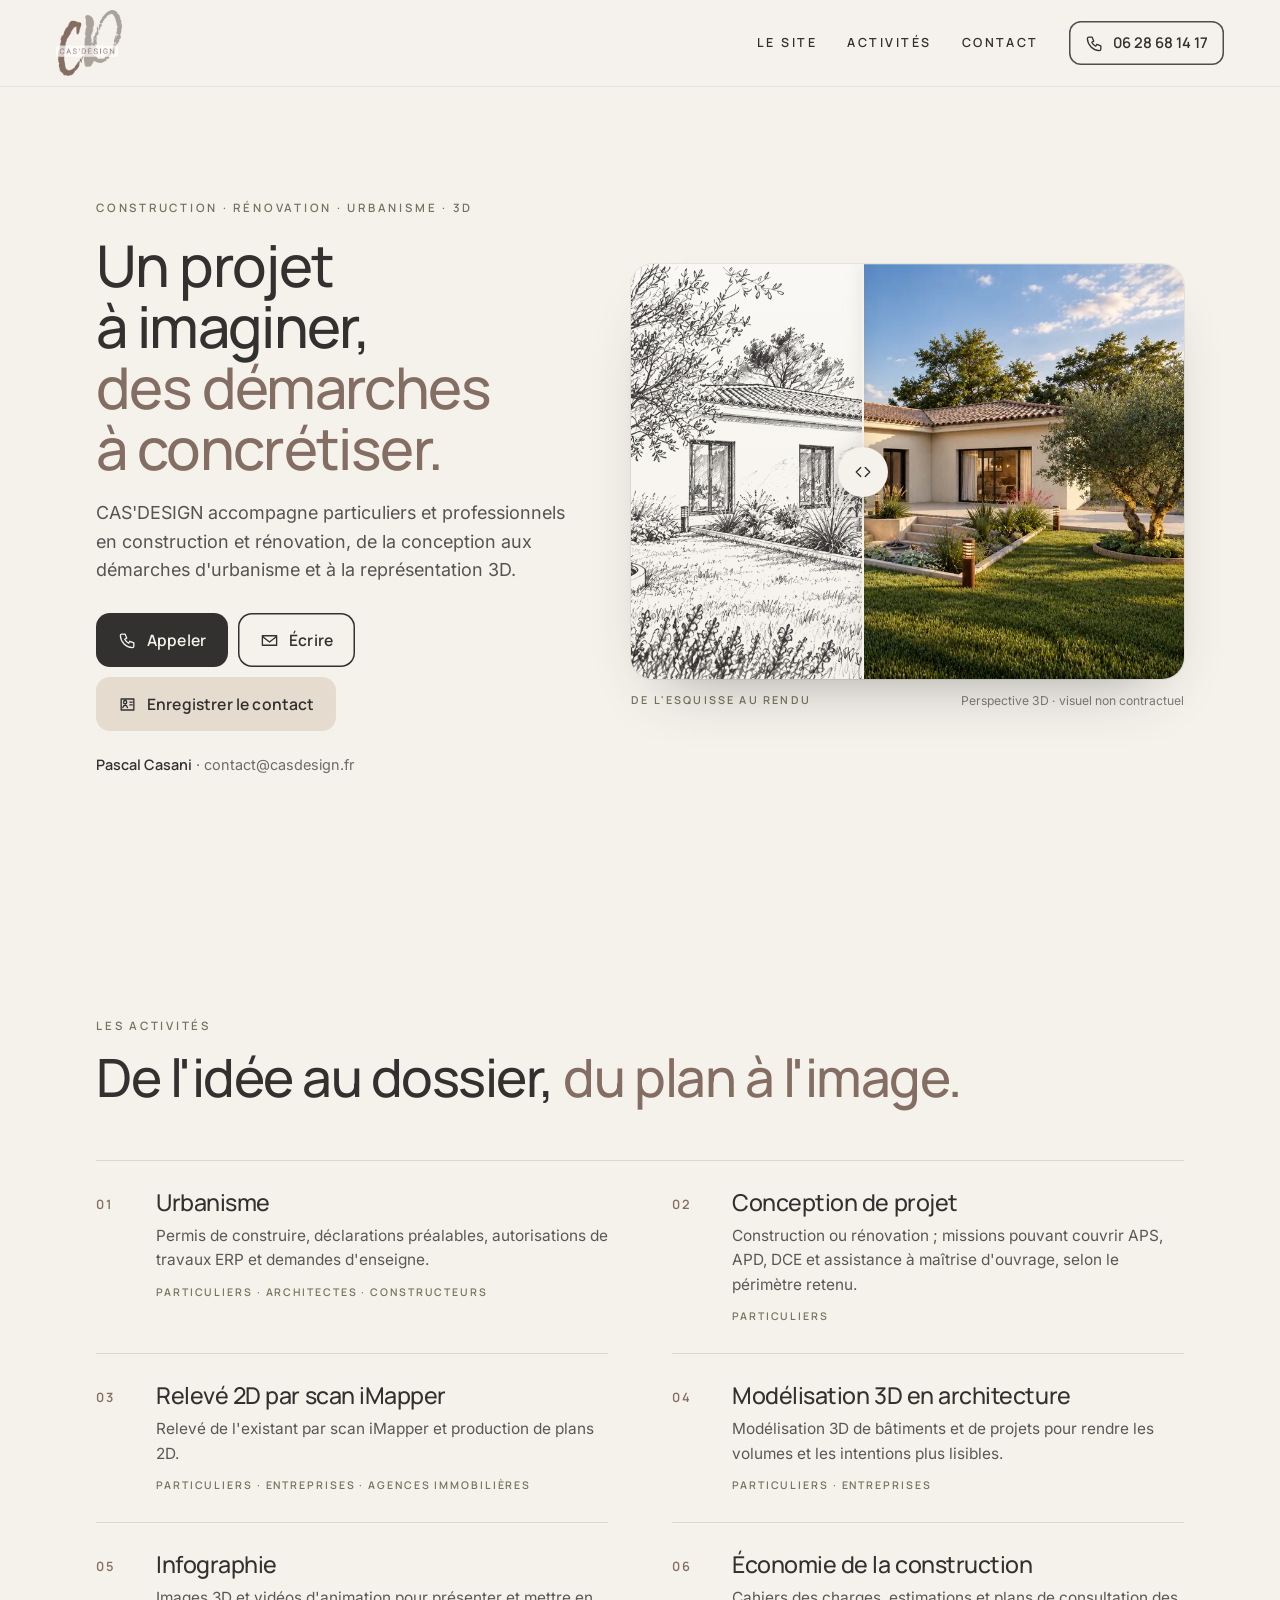
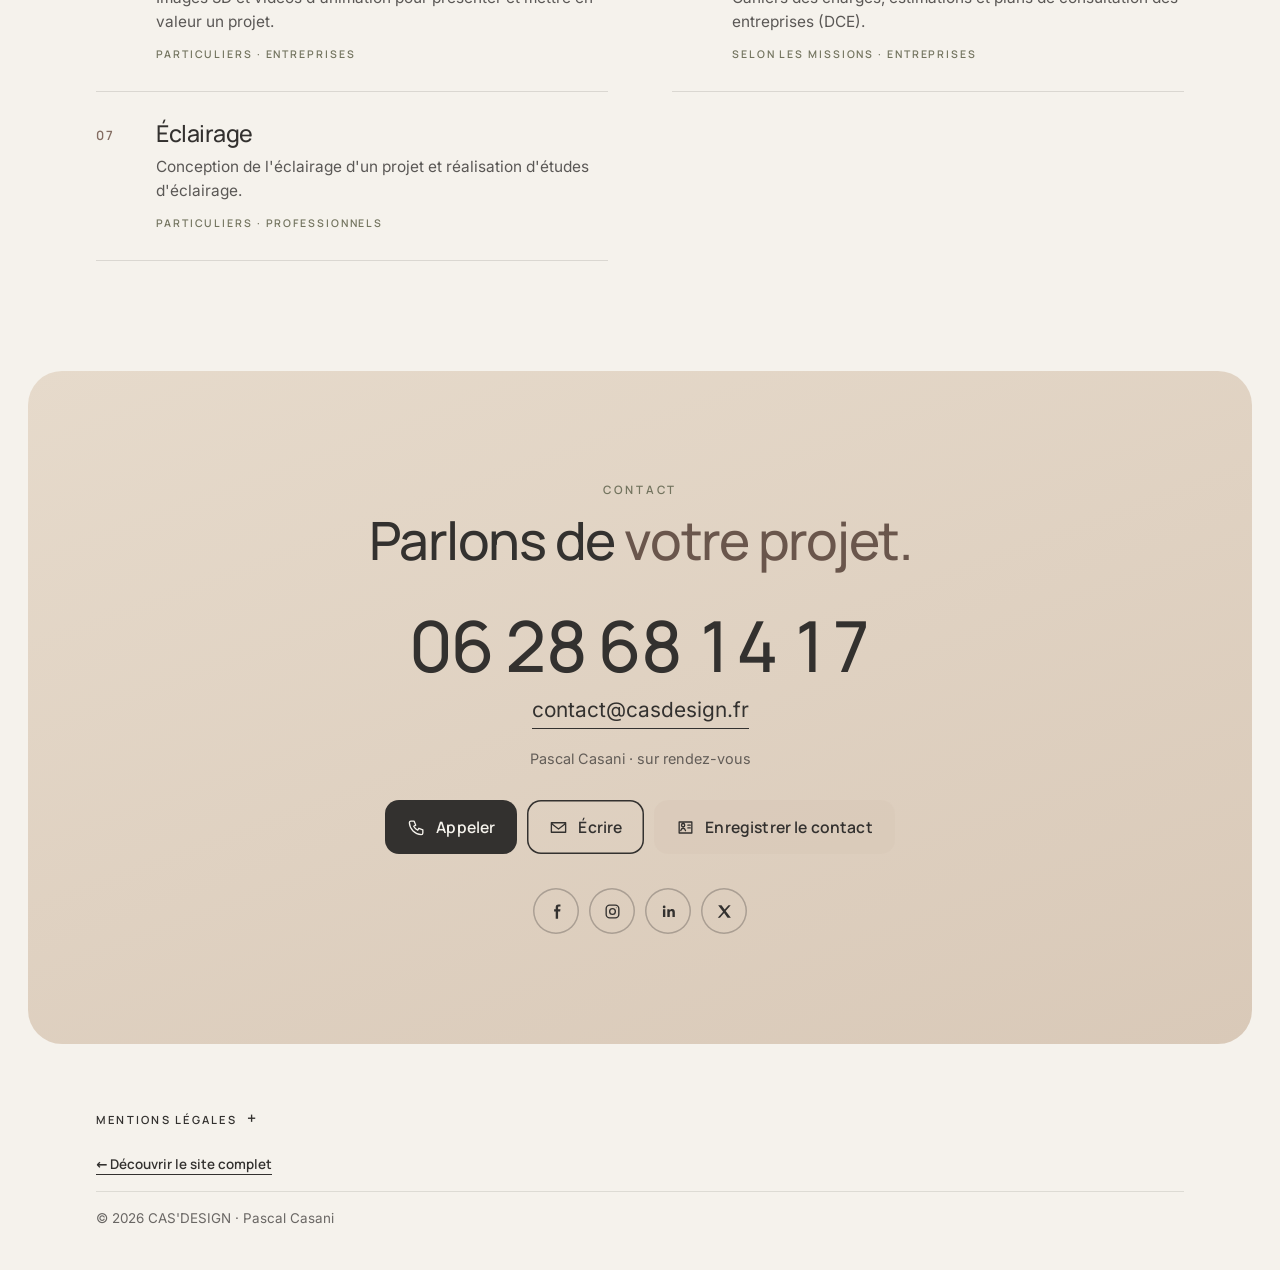
==== contact/index.html @ f9883669 "Ajoute la fiche contact et la relie à l'accueil La page de présentation simple demandée pour le QR c" ====
<!doctype html>
<html lang="fr">
<head>
<meta charset="utf-8">
<meta name="viewport" content="width=device-width, initial-scale=1, viewport-fit=cover">
<title>CAS'DESIGN — Pascal Casani · Urbanisme, conception et images 3D</title>
<meta name="description" content="CAS'DESIGN accompagne particuliers et professionnels en construction et rénovation, de la conception aux démarches d'urbanisme et à la représentation 3D. Contact : 06 28 68 14 17.">
<meta name="robots" content="noindex, nofollow">
<meta name="theme-color" content="#f5f2ec">
<meta name="format-detection" content="telephone=no">
<link rel="canonical" href="https://casdesign.fr/">
<meta property="og:type" content="website">
<meta property="og:url" content="https://casdesign.fr/">
<meta property="og:title" content="CAS'DESIGN — Un projet à imaginer, des démarches à concrétiser">
<meta property="og:description" content="Urbanisme, conception de projet, relevés, modélisation et images 3D. Pascal Casani · 06 28 68 14 17.">
<meta property="og:image" content="https://casdesign.fr/assets/img/og.jpg">
<link rel="icon" href="assets/img/favicon.png" type="image/png">
<link rel="apple-touch-icon" href="assets/img/apple-touch-icon.png">
<link rel="preload" href="assets/fonts/manrope-latin-wght.woff2" as="font" type="font/woff2" crossorigin>
<link rel="preload" href="assets/fonts/inter-latin-wght.woff2" as="font" type="font/woff2" crossorigin>
<link rel="stylesheet" href="assets/css/style.css">
<script>document.documentElement.classList.add('js');</script>
<script type="application/ld+json">
{
  "@context": "https://schema.org",
  "@type": "ProfessionalService",
  "name": "CAS'DESIGN",
  "url": "https://casdesign.fr/",
  "telephone": "+33628681417",
  "email": "contact@casdesign.fr",
  "founder": { "@type": "Person", "name": "Pascal Casani" },
  "description": "Urbanisme, conception de projet, relevés 2D, modélisation 3D, infographie, économie de la construction et éclairage."
}
</script>
</head>
<body>

<header class="top">
  <a class="top__brand" href="#accueil" aria-label="CAS'DESIGN — haut de page">
    <img src="assets/img/logo-360.webp" srcset="assets/img/logo-360.webp 1x, assets/img/logo-720.webp 2x" alt="CAS'DESIGN" width="360" height="362">
  </a>
  <nav class="top__nav" aria-label="Navigation">
    <a href="../" data-apercu>Le site</a>
    <a href="#activites">Activités</a>
    <a href="#contact">Contact</a>
  </nav>
  <a class="top__call" href="tel:+33628681417">
    <svg viewBox="0 0 24 24" aria-hidden="true"><path d="M5 4h4l2 5-2.5 1.5a11 11 0 0 0 5 5L15 13l5 2v4a2 2 0 0 1-2 2A16 16 0 0 1 3 6a2 2 0 0 1 2-2z"/></svg>
    <span>06 28 68 14 17</span>
  </a>
</header>

<main id="accueil">

<!-- ============ PRÉSENTATION ============ -->
<section class="hero">
  <div class="hero__txt">
    <p class="eyebrow">Construction · Rénovation · Urbanisme · 3D</p>
    <h1 class="hero__title">Un projet à imaginer, <span>des démarches à concrétiser.</span></h1>
    <p class="hero__lead">CAS'DESIGN accompagne particuliers et professionnels en construction et rénovation, de la conception aux démarches d'urbanisme et à la représentation 3D.</p>
    <div class="actions">
      <a class="btn btn--dark" href="tel:+33628681417">
        <svg viewBox="0 0 24 24" aria-hidden="true"><path d="M5 4h4l2 5-2.5 1.5a11 11 0 0 0 5 5L15 13l5 2v4a2 2 0 0 1-2 2A16 16 0 0 1 3 6a2 2 0 0 1 2-2z"/></svg>
        Appeler
      </a>
      <a class="btn btn--line" href="mailto:contact@casdesign.fr">
        <svg viewBox="0 0 24 24" aria-hidden="true"><path d="M3 6h18v12H3zM3 7l9 7 9-7"/></svg>
        Écrire
      </a>
      <a class="btn btn--soft" href="pascal-casani.vcf" download>
        <svg viewBox="0 0 24 24" aria-hidden="true"><path d="M4 5h16v14H4zM9 11a2 2 0 1 0 0-4 2 2 0 0 0 0 4zM6 16c.5-2 1.6-3 3-3s2.5 1 3 3M15 9h3M15 12.5h3"/></svg>
        Enregistrer le contact
      </a>
    </div>
    <p class="hero__sign"><b>Pascal Casani</b> · contact@casdesign.fr</p>
  </div>

  <!-- same house, as a sketch and as a render: drag the handle -->
  <figure class="view" data-compare>
    <div class="view__stage">
      <picture class="view__sketch">
        <source media="(max-width: 760px)" srcset="assets/img/maison-esquisse-720.webp">
        <img src="assets/img/maison-esquisse-1200.webp" alt="Esquisse au crayon d'une maison de plain-pied et de son jardin" width="1200" height="675" fetchpriority="high">
      </picture>
      <picture class="view__render">
        <source media="(max-width: 760px)" srcset="assets/img/maison-rendu-720.webp">
        <img src="assets/img/maison-rendu-1200.webp" alt="La même maison en perspective 3D" width="1200" height="675">
      </picture>
      <div class="view__handle" role="slider" tabindex="0" aria-label="Passer de l'esquisse au rendu 3D" aria-valuemin="0" aria-valuemax="100" aria-valuenow="50">
        <i></i><span><svg viewBox="0 0 24 24" aria-hidden="true"><path d="M9 6l-6 6 6 6M15 6l6 6-6 6"/></svg></span>
      </div>
    </div>
    <figcaption><span>De l'esquisse au rendu</span><span>Perspective 3D · visuel non contractuel</span></figcaption>
  </figure>
</section>

<!-- ============ ACTIVITÉS ============ -->
<section class="acts" id="activites">
  <header class="sec-head">
    <p class="eyebrow reveal">Les activités</p>
    <h2 class="reveal">De l'idée au dossier, <span>du plan à l'image.</span></h2>
  </header>
  <ol class="acts__list">
    <li class="act reveal">
      <span class="act__n">01</span>
      <div>
        <h3>Urbanisme</h3>
        <p>Permis de construire, déclarations préalables, autorisations de travaux ERP et demandes d'enseigne.</p>
        <p class="act__for">Particuliers · Architectes · Constructeurs</p>
      </div>
    </li>
    <li class="act reveal">
      <span class="act__n">02</span>
      <div>
        <h3>Conception de projet</h3>
        <p>Construction ou rénovation ; missions pouvant couvrir APS, APD, DCE et assistance à maîtrise d'ouvrage, selon le périmètre retenu.</p>
        <p class="act__for">Particuliers</p>
      </div>
    </li>
    <li class="act reveal">
      <span class="act__n">03</span>
      <div>
        <h3>Relevé 2D par scan iMapper</h3>
        <p>Relevé de l'existant par scan iMapper et production de plans 2D.</p>
        <p class="act__for">Particuliers · Entreprises · Agences immobilières</p>
      </div>
    </li>
    <li class="act reveal">
      <span class="act__n">04</span>
      <div>
        <h3>Modélisation 3D en architecture</h3>
        <p>Modélisation 3D de bâtiments et de projets pour rendre les volumes et les intentions plus lisibles.</p>
        <p class="act__for">Particuliers · Entreprises</p>
      </div>
    </li>
    <li class="act reveal">
      <span class="act__n">05</span>
      <div>
        <h3>Infographie</h3>
        <p>Images 3D et vidéos d'animation pour présenter et mettre en valeur un projet.</p>
        <p class="act__for">Particuliers · Entreprises</p>
      </div>
    </li>
    <li class="act reveal">
      <span class="act__n">06</span>
      <div>
        <h3>Économie de la construction</h3>
        <p>Cahiers des charges, estimations et plans de consultation des entreprises (DCE).</p>
        <p class="act__for">Selon les missions · Entreprises</p>
      </div>
    </li>
    <li class="act reveal">
      <span class="act__n">07</span>
      <div>
        <h3>Éclairage</h3>
        <p>Conception de l'éclairage d'un projet et réalisation d'études d'éclairage.</p>
        <p class="act__for">Particuliers · Professionnels</p>
      </div>
    </li>
    <!-- 08 · Audit énergétique : à ajouter après confirmation du partenariat et de son périmètre -->
  </ol>
</section>

<!-- ============ CONTACT ============ -->
<section class="contact" id="contact">
  <div class="contact__in">
    <p class="eyebrow reveal">Contact</p>
    <h2 class="reveal">Parlons de <span>votre projet.</span></h2>
    <a class="contact__tel reveal" href="tel:+33628681417">06 28 68 14 17</a>
    <a class="contact__mail reveal" href="mailto:contact@casdesign.fr">contact@casdesign.fr</a>
    <p class="contact__note reveal">Pascal Casani · sur rendez-vous</p>
    <!-- Lieu de rendez-vous et siège : à afficher ici après confirmation (voir brief, « Adresses et conditions de publication ») -->
    <div class="actions actions--center reveal">
      <a class="btn btn--dark" href="tel:+33628681417">
        <svg viewBox="0 0 24 24" aria-hidden="true"><path d="M5 4h4l2 5-2.5 1.5a11 11 0 0 0 5 5L15 13l5 2v4a2 2 0 0 1-2 2A16 16 0 0 1 3 6a2 2 0 0 1 2-2z"/></svg>
        Appeler
      </a>
      <a class="btn btn--line" href="mailto:contact@casdesign.fr">
        <svg viewBox="0 0 24 24" aria-hidden="true"><path d="M3 6h18v12H3zM3 7l9 7 9-7"/></svg>
        Écrire
      </a>
      <a class="btn btn--soft" href="pascal-casani.vcf" download>
        <svg viewBox="0 0 24 24" aria-hidden="true"><path d="M4 5h16v14H4zM9 11a2 2 0 1 0 0-4 2 2 0 0 0 0 4zM6 16c.5-2 1.6-3 3-3s2.5 1 3 3M15 9h3M15 12.5h3"/></svg>
        Enregistrer le contact
      </a>
    </div>
    <ul class="social reveal" aria-label="Réseaux sociaux">
      <li><a href="https://www.facebook.com/CasDesign06" target="_blank" rel="noopener" aria-label="Facebook"><svg viewBox="0 0 24 24" aria-hidden="true"><path d="M14 9V7.2c0-.9.3-1.4 1.5-1.4H17V3h-2.4C11.9 3 11 4.6 11 6.9V9H9v3h2v9h3v-9h2.6l.4-3z"/></svg></a></li>
      <li><a href="https://www.instagram.com/cas___design/" target="_blank" rel="noopener" aria-label="Instagram"><svg viewBox="0 0 24 24" aria-hidden="true" class="is-line"><rect x="4" y="4" width="16" height="16" rx="4.5"/><circle cx="12" cy="12" r="3.6"/><circle cx="16.7" cy="7.3" r=".6"/></svg></a></li>
      <li><a href="https://www.linkedin.com/in/pascal-casani-aa1874324" target="_blank" rel="noopener" aria-label="LinkedIn"><svg viewBox="0 0 24 24" aria-hidden="true"><path d="M5 9h3v10H5zM6.5 4.5a1.75 1.75 0 1 1 0 3.5 1.75 1.75 0 0 1 0-3.5zM10.5 9h2.9v1.4h.1c.5-.9 1.6-1.7 3.1-1.7 2.8 0 3.4 1.8 3.4 4.2V19h-3v-5.3c0-1.3-.3-2.2-1.5-2.2s-1.9.9-1.9 2.2V19h-3.1z"/></svg></a></li>
      <li><a href="https://x.com/CasDesign06" target="_blank" rel="noopener" aria-label="X"><svg viewBox="0 0 24 24" aria-hidden="true"><path d="M4 4h4.2l4 5.6L17 4h2.8l-6.3 7.3L20 20h-4.2l-4.3-6-5.2 6H3.5l6.7-7.7z"/></svg></a></li>
    </ul>
  </div>
</section>

</main>

<footer class="foot">
  <details class="legal">
    <summary>Mentions légales</summary>
    <div class="legal__in">
      <p><b>Éditeur du site</b><br>Les mentions complètes (éditeur, immatriculation, hébergeur) figureront sur la version définitive.</p>
      <p><b>Données personnelles</b><br>Ce site ne dépose aucun cookie et n'utilise aucun outil de mesure d'audience. Les informations que vous transmettez par téléphone ou par e-mail servent uniquement à répondre à votre demande. Vous pouvez demander leur accès, leur rectification ou leur suppression à contact@casdesign.fr.</p>
      <p><b>Visuels</b><br>Esquisses et perspectives 3D réalisées par CAS'DESIGN. Images de synthèse, non contractuelles. Toute reproduction est soumise à autorisation.</p>
    </div>
  </details>
  <p class="foot__site" data-apercu><a href="../">← Découvrir le site complet</a></p>
  <p class="foot__base">© <span data-year>2026</span> CAS'DESIGN · Pascal Casani</p>
</footer>

<!-- quick actions, always at hand on a phone -->
<nav class="dock" aria-label="Contact rapide">
  <a href="tel:+33628681417"><svg viewBox="0 0 24 24" aria-hidden="true"><path d="M5 4h4l2 5-2.5 1.5a11 11 0 0 0 5 5L15 13l5 2v4a2 2 0 0 1-2 2A16 16 0 0 1 3 6a2 2 0 0 1 2-2z"/></svg>Appeler</a>
  <a href="mailto:contact@casdesign.fr"><svg viewBox="0 0 24 24" aria-hidden="true"><path d="M3 6h18v12H3zM3 7l9 7 9-7"/></svg>Écrire</a>
  <a href="pascal-casani.vcf" download><svg viewBox="0 0 24 24" aria-hidden="true"><path d="M4 5h16v14H4zM9 11a2 2 0 1 0 0-4 2 2 0 0 0 0 4zM6 16c.5-2 1.6-3 3-3s2.5 1 3 3M15 9h3M15 12.5h3"/></svg>Contact</a>
</nav>

<script src="assets/js/main.js" defer></script>
</body>
</html>
---- contact/assets/css/style.css ----
/* ==========================================================================
   CAS'DESIGN — page de présentation (étape 01)
   Palette et typographies du brief : ivoire, sable, pierre, taupe, olive, anthracite · Manrope + Inter
   ========================================================================== */

@font-face { font-family: "Manrope"; src: url("../fonts/manrope-latin-wght.woff2") format("woff2"); font-weight: 200 800; font-style: normal; font-display: swap; }
@font-face { font-family: "Inter"; src: url("../fonts/inter-latin-wght.woff2") format("woff2"); font-weight: 100 900; font-style: normal; font-display: swap; }

:root {
  --ivoire: #f5f2ec;
  --sable: #d9c9b8;
  --pierre: #a8a29c;
  --taupe: #846d62;
  --taupe-fonce: #6a564c;      /* taupe assombri : même teinte, lisible en petit corps */
  --olive: #73745f;
  --anthracite: #33312f;

  --f-title: "Manrope", system-ui, sans-serif;
  --f-text: "Inter", system-ui, sans-serif;
  --ease: cubic-bezier(.22, 1, .36, 1);
  --pad: clamp(20px, 5vw, 56px);
  --max: 1200px;
}

*, *::before, *::after { box-sizing: border-box; margin: 0; padding: 0; }
html { -webkit-text-size-adjust: 100%; scroll-behavior: smooth; scroll-padding-top: 84px; }
body {
  font-family: var(--f-text); font-size: 1rem; line-height: 1.6; color: var(--anthracite); background: var(--ivoire);
  -webkit-font-smoothing: antialiased; text-rendering: optimizeLegibility; overflow-x: hidden;
}
img, svg { display: block; max-width: 100%; }
a { color: inherit; text-decoration: none; }
ol, ul { list-style: none; }
:focus-visible { outline: 2px solid var(--taupe-fonce); outline-offset: 3px; border-radius: 6px; }
::selection { background: var(--taupe); color: var(--ivoire); }

.eyebrow { font-family: var(--f-title); font-weight: 600; font-size: .72rem; letter-spacing: .24em; text-transform: uppercase; color: var(--olive); }

h1, h2, h3 { font-family: var(--f-title); font-weight: 500; letter-spacing: -.028em; line-height: 1.06; text-wrap: balance; }
h1 span, h2 span { color: var(--taupe); }

/* ---------- boutons ---------- */
.btn {
  display: inline-flex; align-items: center; justify-content: center; gap: 10px; min-height: 54px; padding: 0 22px; border-radius: 14px;
  font-family: var(--f-title); font-weight: 600; font-size: .98rem; letter-spacing: .01em; white-space: nowrap;
  transition: transform .5s var(--ease), background .3s, color .3s, box-shadow .3s;
}
.btn svg, .top__call svg, .dock svg { width: 19px; height: 19px; flex: none; fill: none; stroke: currentColor; stroke-width: 1.7; stroke-linecap: round; stroke-linejoin: round; }
.btn:active { transform: scale(.97); }
.btn--dark { background: var(--anthracite); color: var(--ivoire); }
.btn--line { box-shadow: inset 0 0 0 1.5px var(--anthracite); }
.btn--soft { background: rgba(217, 201, 184, .55); }
@media (hover: hover) {
  .btn:hover { transform: translateY(-2px); }
  .btn--dark:hover { background: var(--taupe-fonce); }
  .btn--line:hover { background: var(--anthracite); color: var(--ivoire); }
  .btn--soft:hover { background: var(--sable); }
}
.actions { display: flex; flex-wrap: wrap; gap: 10px; }
.actions--center { justify-content: center; }

/* ---------- en-tête ---------- */
.top {
  position: sticky; top: 0; z-index: 50; display: flex; align-items: center; justify-content: space-between; gap: 16px;
  padding: 10px var(--pad); background: rgba(245, 242, 236, .86); backdrop-filter: blur(14px); -webkit-backdrop-filter: blur(14px);
  border-bottom: 1px solid rgba(51, 49, 47, .07);
}
.top__brand img { width: 58px; height: auto; }
.top__nav { display: none; gap: 30px; font-family: var(--f-title); font-weight: 600; font-size: .78rem; letter-spacing: .2em; text-transform: uppercase; }
.top__nav a { padding: 8px 0; background: linear-gradient(currentColor, currentColor) 0 100% / 0 1.5px no-repeat; transition: background-size .5s var(--ease); }
.top__nav a:hover { background-size: 100% 1.5px; }
.top__call { display: inline-flex; align-items: center; gap: 9px; min-height: 44px; padding: 0 16px; border-radius: 12px; font-family: var(--f-title); font-weight: 600; font-size: .92rem; box-shadow: inset 0 0 0 1.5px rgba(51, 49, 47, .85); transition: background .3s, color .3s; }
.top__call:hover { background: var(--anthracite); color: var(--ivoire); }

/* ---------- présentation ---------- */
.hero { max-width: var(--max); margin: 0 auto; padding: clamp(30px, 7vw, 76px) var(--pad) clamp(40px, 8vw, 90px); display: grid; gap: clamp(30px, 6vw, 64px); }
.hero__title { font-size: clamp(2.15rem, 9.2vw, 4.3rem); margin: 18px 0 20px; }
.hero__title span { display: block; }
.hero__lead { max-width: 46ch; font-size: clamp(1rem, 2.6vw, 1.12rem); color: rgba(51, 49, 47, .82); }
.hero .actions { margin-top: 28px; }
.hero__sign { margin-top: 22px; font-size: .9rem; color: rgba(51, 49, 47, .7); }
.hero__sign b { font-family: var(--f-title); font-weight: 600; color: var(--anthracite); }

/* esquisse / rendu */
.view { min-width: 0; }
.view__stage {
  --x: 100%;
  position: relative; aspect-ratio: 16 / 9; border-radius: 18px; overflow: hidden; touch-action: pan-y; user-select: none; -webkit-user-select: none; cursor: ew-resize;
  background: linear-gradient(180deg, #faf8f4, var(--ivoire));
  box-shadow: 0 0 0 1px rgba(51, 49, 47, .08), 0 30px 60px -34px rgba(51, 49, 47, .45);
}
.view__stage picture, .view__stage img { position: absolute; inset: 0; width: 100%; height: 100%; }
.view__stage img { object-fit: cover; pointer-events: none; }
.view__render { clip-path: inset(0 0 0 var(--x)); }
.view__handle { position: absolute; top: 0; bottom: 0; left: var(--x); width: 0; z-index: 2; outline-offset: 0; }
.view__handle i { position: absolute; left: -1px; top: 0; bottom: 0; width: 2px; background: var(--ivoire); box-shadow: 0 0 14px rgba(51, 49, 47, .35); }
.view__handle span { position: absolute; left: -25px; top: 50%; width: 50px; height: 50px; margin-top: -25px; border-radius: 50%; display: grid; place-items: center; background: var(--ivoire); color: var(--anthracite); box-shadow: 0 8px 24px rgba(51, 49, 47, .32); }
.view__handle svg { width: 18px; height: 18px; fill: none; stroke: currentColor; stroke-width: 1.8; stroke-linecap: round; stroke-linejoin: round; }
.view figcaption { display: flex; justify-content: space-between; flex-wrap: wrap; gap: 4px 20px; margin-top: 12px; font-size: .76rem; color: rgba(51, 49, 47, .62); }
.view figcaption span:first-child { font-family: var(--f-title); font-weight: 600; letter-spacing: .2em; text-transform: uppercase; color: var(--olive); font-size: .68rem; }

/* ---------- activités ---------- */
.acts { max-width: var(--max); margin: 0 auto; padding: clamp(46px, 9vw, 110px) var(--pad); }
.sec-head h2, .contact h2 { font-size: clamp(1.8rem, 6.6vw, 3.3rem); margin-top: 14px; }
.acts__list { margin-top: clamp(26px, 5vw, 54px); display: grid; border-top: 1px solid rgba(51, 49, 47, .14); }
.act { display: grid; grid-template-columns: 46px 1fr; gap: 6px; padding: 22px 0; border-bottom: 1px solid rgba(51, 49, 47, .14); }
.act__n { font-family: var(--f-title); font-weight: 600; font-size: .8rem; letter-spacing: .12em; color: var(--taupe); padding-top: 5px; }
.act h3 { font-size: clamp(1.18rem, 3.6vw, 1.45rem); letter-spacing: -.02em; line-height: 1.2; }
.act p { margin-top: 7px; font-size: .96rem; color: rgba(51, 49, 47, .8); max-width: 54ch; }
.act .act__for { margin-top: 11px; font-family: var(--f-title); font-weight: 600; font-size: .66rem; letter-spacing: .18em; text-transform: uppercase; color: var(--olive); }

/* ---------- contact ---------- */
.contact { padding: 0 clamp(10px, 2.4vw, 28px) clamp(10px, 2.4vw, 28px); }
.contact__in {
  max-width: 1380px; margin: 0 auto; padding: clamp(50px, 10vw, 110px) var(--pad); border-radius: clamp(20px, 3vw, 34px); text-align: center;
  background: linear-gradient(160deg, #e6dacb, var(--sable));
}
.contact h2 span { color: var(--taupe-fonce); }
.contact__tel { display: block; width: max-content; max-width: 100%; margin: clamp(22px, 5vw, 40px) auto 0; font-family: var(--f-title); font-weight: 500; font-size: clamp(2rem, 9.4vw, 4.4rem); letter-spacing: -.035em; line-height: 1.05; font-variant-numeric: tabular-nums; }
.contact__mail { display: block; width: max-content; max-width: 100%; margin: 10px auto 0; font-size: clamp(1.02rem, 3.6vw, 1.3rem); background: linear-gradient(currentColor, currentColor) 0 100% / 100% 1px no-repeat; padding-bottom: 3px; }
.contact__note { margin-top: 18px; font-size: .9rem; color: rgba(51, 49, 47, .72); }
.contact .actions { margin-top: 30px; }
.social { display: flex; justify-content: center; gap: 10px; margin-top: 34px; }
.social a { width: 46px; height: 46px; border-radius: 50%; display: grid; place-items: center; box-shadow: inset 0 0 0 1.5px rgba(51, 49, 47, .3); transition: background .3s, color .3s, box-shadow .3s; }
.social a:hover { background: var(--anthracite); color: var(--ivoire); box-shadow: inset 0 0 0 1.5px var(--anthracite); }
.social svg { width: 19px; height: 19px; fill: currentColor; }
.social svg.is-line { fill: none; stroke: currentColor; stroke-width: 1.7; }
.social svg.is-line circle:last-child { fill: currentColor; stroke: none; }

/* ---------- pied de page ---------- */
.foot { max-width: var(--max); margin: 0 auto; padding: 26px var(--pad) 110px; font-size: .84rem; color: rgba(51, 49, 47, .72); }
.legal summary { cursor: pointer; width: max-content; font-family: var(--f-title); font-weight: 600; font-size: .7rem; letter-spacing: .2em; text-transform: uppercase; color: var(--anthracite); padding: 8px 0; list-style: none; }
.legal summary::-webkit-details-marker { display: none; }
.legal summary::after { content: "+"; display: inline-block; margin-left: 10px; font-size: 1rem; letter-spacing: 0; transition: transform .4s var(--ease); }
.legal[open] summary::after { transform: rotate(45deg); }
.legal__in { display: grid; gap: 16px; padding: 12px 0 8px; max-width: 70ch; }
.legal__in b { font-family: var(--f-title); font-weight: 600; color: var(--anthracite); }
.legal__in p[data-a-completer] { padding: 10px 14px; border-radius: 10px; background: rgba(217, 201, 184, .45); }
.legal__in span[data-a-completer] { padding: 1px 7px; border-radius: 6px; background: rgba(217, 201, 184, .6); }
.foot__site { margin-top: 14px; }
.foot__site a { font-family: var(--f-title); font-weight: 600; color: var(--anthracite); background: linear-gradient(currentColor, currentColor) 0 100% / 100% 1px no-repeat; padding-bottom: 2px; }
[hidden] { display: none !important; }
.foot__base { margin-top: 16px; padding-top: 16px; border-top: 1px solid rgba(51, 49, 47, .12); }

/* ---------- barre d'actions (mobile) ---------- */
.dock {
  position: fixed; left: 12px; right: 12px; bottom: calc(12px + env(safe-area-inset-bottom)); z-index: 60; display: grid; grid-template-columns: repeat(3, 1fr);
  padding: 6px; border-radius: 18px; background: rgba(51, 49, 47, .94); color: var(--ivoire); backdrop-filter: blur(12px); -webkit-backdrop-filter: blur(12px);
  box-shadow: 0 18px 40px -16px rgba(51, 49, 47, .7); transform: translateY(140%); transition: transform .7s var(--ease);
}
.dock.is-on { transform: none; }
.dock a { display: flex; align-items: center; justify-content: center; gap: 8px; min-height: 46px; border-radius: 13px; font-family: var(--f-title); font-weight: 600; font-size: .88rem; }
.dock a:active { background: rgba(245, 242, 236, .14); }

/* ---------- apparitions ---------- */
.js .reveal { opacity: 0; transform: translateY(22px); transition: opacity .9s var(--ease), transform 1.1s var(--ease); transition-delay: var(--d, 0s); }
.js .reveal.is-in { opacity: 1; transform: none; }
.js .hero__txt > *, .js .view { opacity: 0; animation: rise 1.1s var(--ease) forwards; }
.js .hero__txt > :nth-child(1) { animation-delay: .05s; }
.js .hero__txt > :nth-child(2) { animation-delay: .14s; }
.js .hero__txt > :nth-child(3) { animation-delay: .26s; }
.js .hero__txt > :nth-child(4) { animation-delay: .36s; }
.js .hero__txt > :nth-child(5) { animation-delay: .46s; }
.js .view { animation-delay: .3s; }
@keyframes rise { from { opacity: 0; transform: translateY(26px); } to { opacity: 1; transform: none; } }

/* ---------- écrans larges ---------- */
@media (min-width: 760px) {
  .top__brand img { width: 66px; }
  .top__nav { display: flex; margin-left: auto; margin-right: 14px; }
  .acts__list { grid-template-columns: 1fr 1fr; column-gap: clamp(30px, 5vw, 70px); }
  .act { grid-template-columns: 54px 1fr; padding: 28px 0; }
  .dock { display: none; }
  .foot { padding-bottom: 40px; }
}
@media (min-width: 1000px) {
  .hero { grid-template-columns: minmax(0, .92fr) minmax(0, 1.08fr); align-items: center; min-height: calc(100svh - 80px); padding-top: 40px; padding-bottom: 60px; }
  .hero__title { font-size: clamp(2.8rem, 4.5vw, 4.3rem); }
  .view__stage { aspect-ratio: 4 / 3; border-radius: 22px; }
}
@media (max-width: 420px) {
  .top__call span { display: none; }
  .top__call { padding: 0 13px; }
  .hero .actions .btn { flex: 1 1 calc(50% - 5px); }
  .hero .actions .btn--soft { flex-basis: 100%; }
}

@media (prefers-reduced-motion: reduce) {
  html { scroll-behavior: auto; }
  .js .reveal, .js .hero__txt > *, .js .view { opacity: 1; transform: none; animation: none; transition: none; }
  .dock { transition: none; }
}
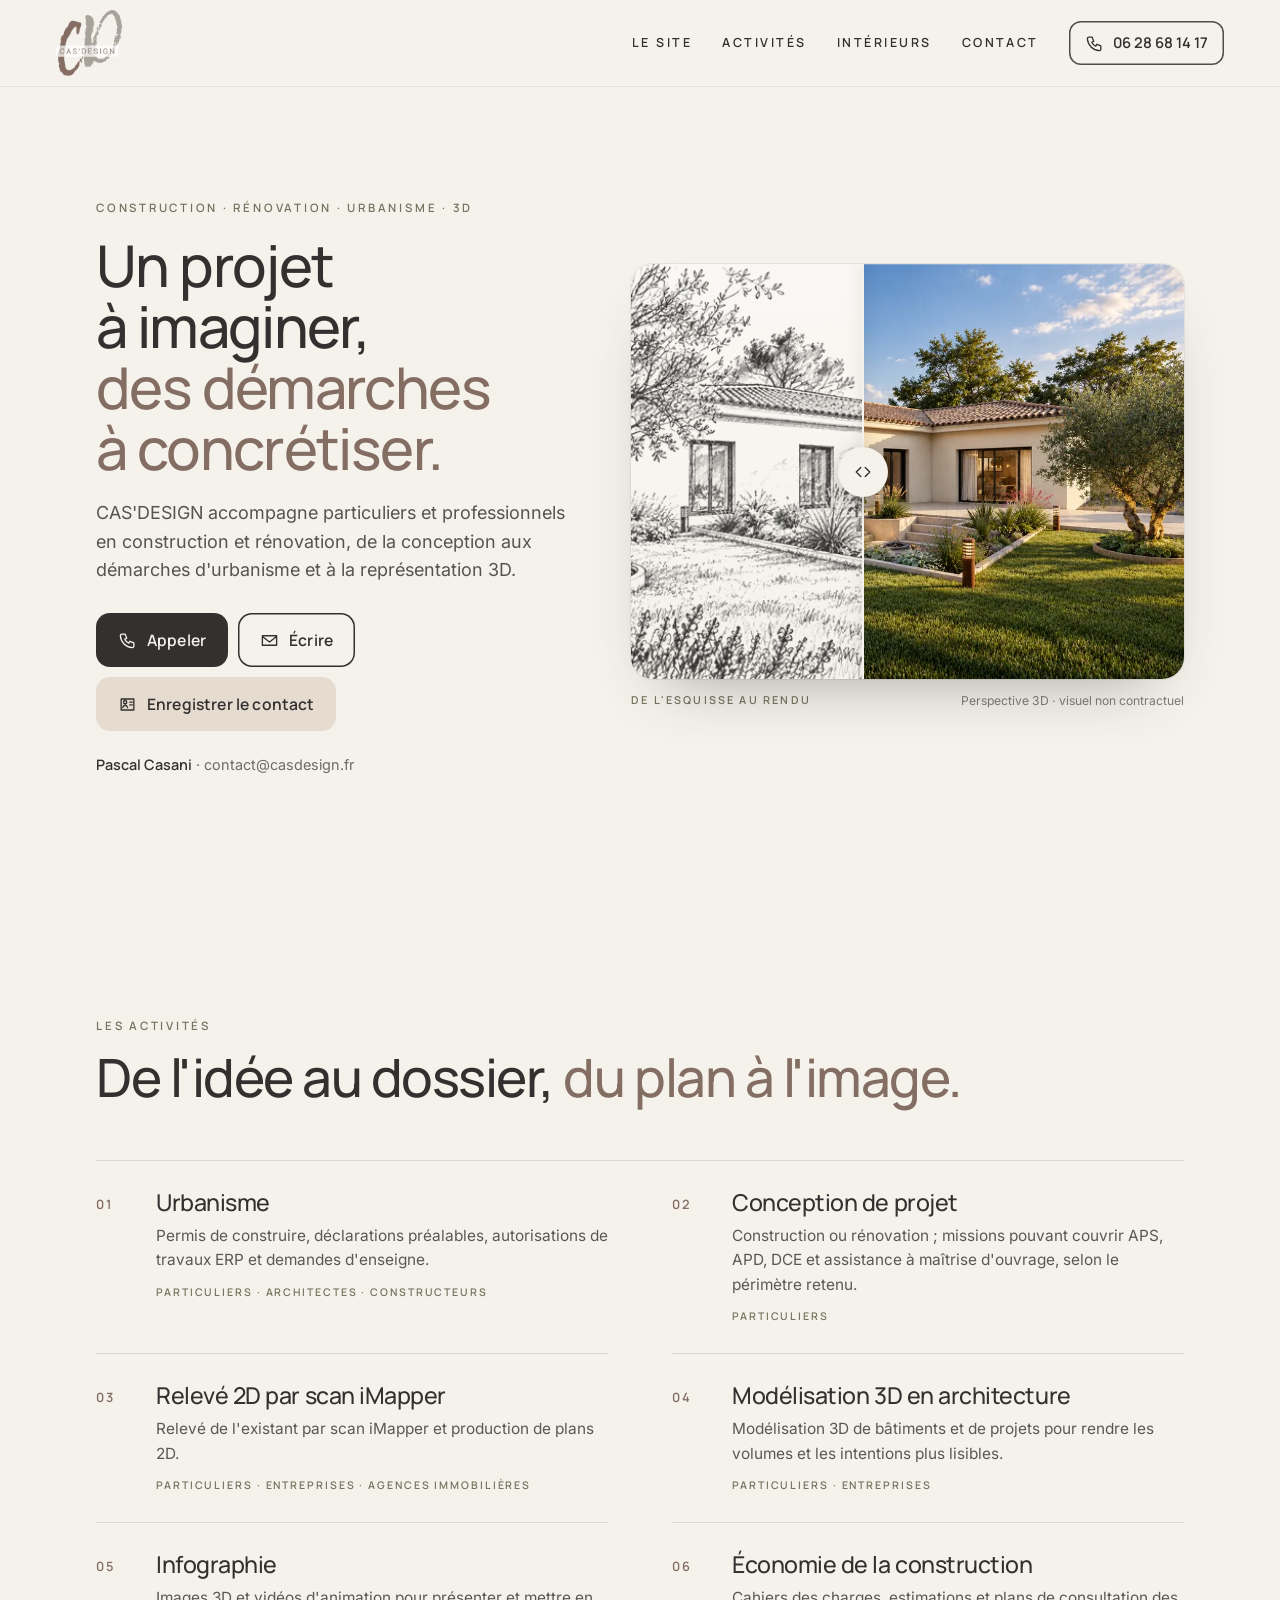
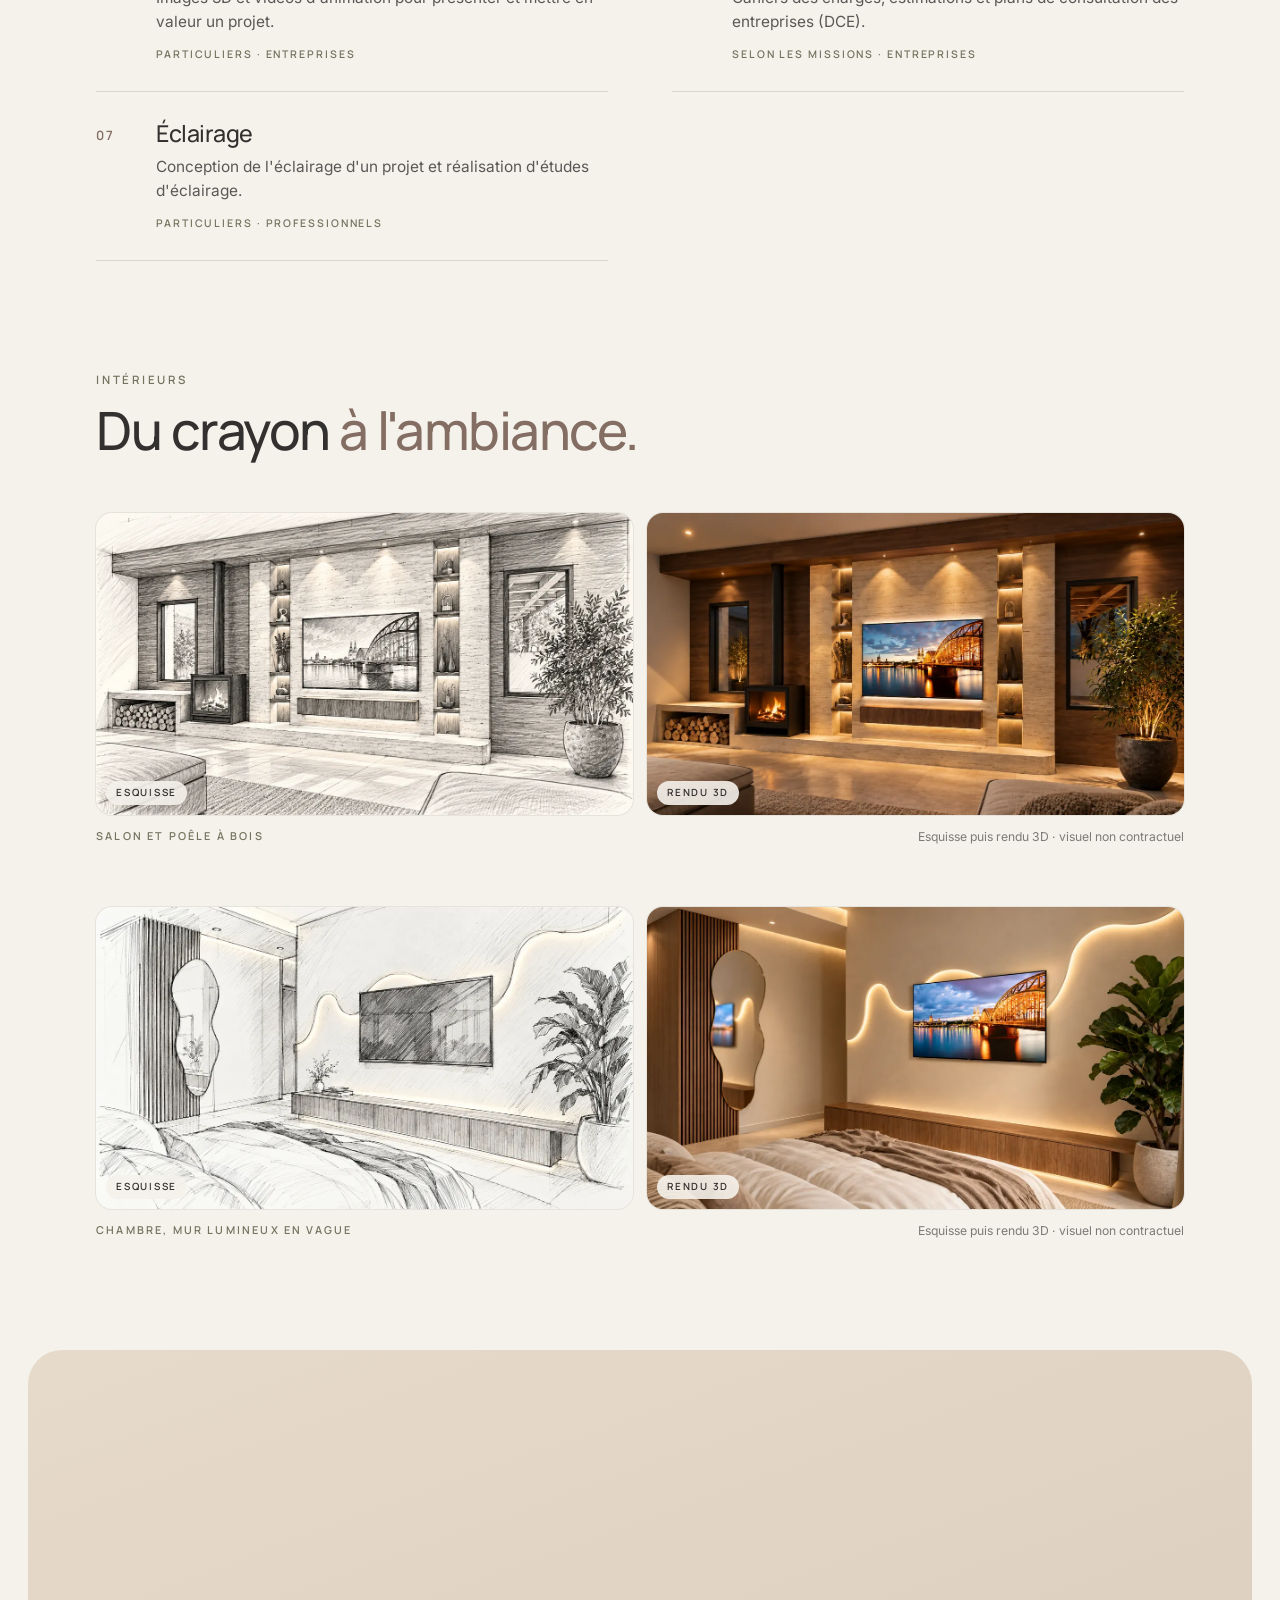
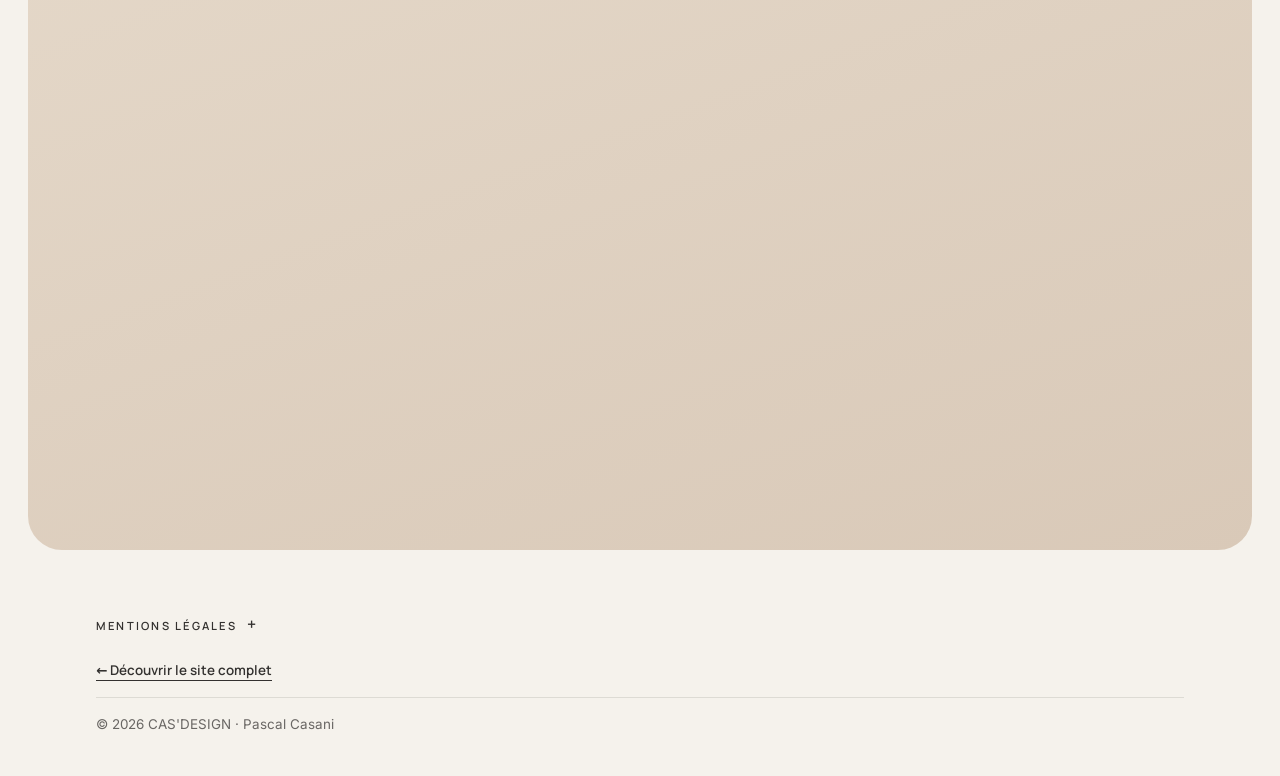
==== commit 8bfdd198: "Page contact : bureau, médiateur, intérieurs, sans X ; nouvelle carte de visite Co-Authored-By: Clau" ====
--- a/contact/index.html
+++ b/contact/index.html
@@ -3,17 +3,17 @@
 <head>
 <meta charset="utf-8">
 <meta name="viewport" content="width=device-width, initial-scale=1, viewport-fit=cover">
-<title>CAS'DESIGN — Pascal Casani · Urbanisme, conception et images 3D</title>
-<meta name="description" content="CAS'DESIGN accompagne particuliers et professionnels en construction et rénovation, de la conception aux démarches d'urbanisme et à la représentation 3D. Contact : 06 28 68 14 17.">
+<title>CAS'DESIGN — Pascal Casani · Urbanisme, conception et 3D à Château-Arnoux-Saint-Auban</title>
+<meta name="description" content="CAS'DESIGN accompagne particuliers et professionnels en construction et rénovation, de la conception aux démarches d'urbanisme et à la représentation 3D. Bureau à Château-Arnoux-Saint-Auban (04). 06 28 68 14 17.">
 <meta name="robots" content="noindex, nofollow">
 <meta name="theme-color" content="#f5f2ec">
 <meta name="format-detection" content="telephone=no">
-<link rel="canonical" href="https://casdesign.fr/">
+<link rel="canonical" href="https://casdesign.fr/contact/">
 <meta property="og:type" content="website">
-<meta property="og:url" content="https://casdesign.fr/">
+<meta property="og:url" content="https://casdesign.fr/contact/">
 <meta property="og:title" content="CAS'DESIGN — Un projet à imaginer, des démarches à concrétiser">
 <meta property="og:description" content="Urbanisme, conception de projet, relevés, modélisation et images 3D. Pascal Casani · 06 28 68 14 17.">
-<meta property="og:image" content="https://casdesign.fr/assets/img/og.jpg">
+<meta property="og:image" content="https://casdesign.fr/contact/assets/img/og.jpg">
 <link rel="icon" href="assets/img/favicon.png" type="image/png">
 <link rel="apple-touch-icon" href="assets/img/apple-touch-icon.png">
 <link rel="preload" href="assets/fonts/manrope-latin-wght.woff2" as="font" type="font/woff2" crossorigin>
@@ -28,7 +28,20 @@
   "url": "https://casdesign.fr/",
   "telephone": "+33628681417",
   "email": "contact@casdesign.fr",
+  "image": "https://casdesign.fr/assets/img/og.jpg",
   "founder": { "@type": "Person", "name": "Pascal Casani" },
+  "address": {
+    "@type": "PostalAddress",
+    "streetAddress": "2 Allée des Érables",
+    "postalCode": "04160",
+    "addressLocality": "Château-Arnoux-Saint-Auban",
+    "addressCountry": "FR"
+  },
+  "sameAs": [
+    "https://www.facebook.com/CasDesign06",
+    "https://www.instagram.com/cas___design/",
+    "https://www.linkedin.com/in/pascal-casani-aa1874324"
+  ],
   "description": "Urbanisme, conception de projet, relevés 2D, modélisation 3D, infographie, économie de la construction et éclairage."
 }
 </script>
@@ -42,6 +55,7 @@
   <nav class="top__nav" aria-label="Navigation">
     <a href="../" data-apercu>Le site</a>
     <a href="#activites">Activités</a>
+    <a href="#interieurs">Intérieurs</a>
     <a href="#contact">Contact</a>
   </nav>
   <a class="top__call" href="tel:+33628681417">
@@ -161,6 +175,54 @@
   </ol>
 </section>
 
+<!-- ============ INTÉRIEURS ============ -->
+<section class="works" id="interieurs">
+  <header class="sec-head">
+    <p class="eyebrow reveal">Intérieurs</p>
+    <h2 class="reveal">Du crayon <span>à l'ambiance.</span></h2>
+  </header>
+  <div class="works__list">
+    <figure class="duo reveal">
+      <div class="duo__row">
+        <div class="duo__img">
+          <picture>
+            <source media="(max-width: 760px)" srcset="assets/img/salon-esquisse-720.webp">
+            <img src="assets/img/salon-esquisse-1200.webp" alt="Esquisse au crayon d'un salon : poêle à bois, niches éclairées et écran mural" width="1200" height="675" loading="lazy">
+          </picture>
+          <span class="duo__tag">Esquisse</span>
+        </div>
+        <div class="duo__img">
+          <picture>
+            <source media="(max-width: 760px)" srcset="assets/img/salon-rendu-720.webp">
+            <img src="assets/img/salon-rendu-1200.webp" alt="Le même salon en rendu 3D, éclairage chaleureux" width="1200" height="675" loading="lazy">
+          </picture>
+          <span class="duo__tag">Rendu 3D</span>
+        </div>
+      </div>
+      <figcaption><span>Salon et poêle à bois</span><span>Esquisse puis rendu 3D · visuel non contractuel</span></figcaption>
+    </figure>
+    <figure class="duo reveal">
+      <div class="duo__row">
+        <div class="duo__img">
+          <picture>
+            <source media="(max-width: 760px)" srcset="assets/img/chambre-esquisse-720.webp">
+            <img src="assets/img/chambre-esquisse-1200.webp" alt="Esquisse au crayon d'une chambre : miroir aux formes organiques, claustra en bois et mur lumineux en vague" width="1200" height="675" loading="lazy">
+          </picture>
+          <span class="duo__tag">Esquisse</span>
+        </div>
+        <div class="duo__img">
+          <picture>
+            <source media="(max-width: 760px)" srcset="assets/img/chambre-rendu-720.webp">
+            <img src="assets/img/chambre-rendu-1200.webp" alt="La même chambre en rendu 3D" width="1200" height="675" loading="lazy">
+          </picture>
+          <span class="duo__tag">Rendu 3D</span>
+        </div>
+      </div>
+      <figcaption><span>Chambre, mur lumineux en vague</span><span>Esquisse puis rendu 3D · visuel non contractuel</span></figcaption>
+    </figure>
+  </div>
+</section>
+
 <!-- ============ CONTACT ============ -->
 <section class="contact" id="contact">
   <div class="contact__in">
@@ -168,8 +230,9 @@
     <h2 class="reveal">Parlons de <span>votre projet.</span></h2>
     <a class="contact__tel reveal" href="tel:+33628681417">06 28 68 14 17</a>
     <a class="contact__mail reveal" href="mailto:contact@casdesign.fr">contact@casdesign.fr</a>
+    <p class="contact__addr reveal"><b>Bureau</b>2 Allée des Érables<br>04160 Château-Arnoux-Saint-Auban</p>
+    <a class="contact__map reveal" href="https://www.google.com/maps/search/?api=1&amp;query=2%20All%C3%A9e%20des%20%C3%89rables%2C%2004160%20Ch%C3%A2teau-Arnoux-Saint-Auban" target="_blank" rel="noopener">Itinéraire</a>
     <p class="contact__note reveal">Pascal Casani · sur rendez-vous</p>
-    <!-- Lieu de rendez-vous et siège : à afficher ici après confirmation (voir brief, « Adresses et conditions de publication ») -->
     <div class="actions actions--center reveal">
       <a class="btn btn--dark" href="tel:+33628681417">
         <svg viewBox="0 0 24 24" aria-hidden="true"><path d="M5 4h4l2 5-2.5 1.5a11 11 0 0 0 5 5L15 13l5 2v4a2 2 0 0 1-2 2A16 16 0 0 1 3 6a2 2 0 0 1 2-2z"/></svg>
@@ -188,7 +251,6 @@
       <li><a href="https://www.facebook.com/CasDesign06" target="_blank" rel="noopener" aria-label="Facebook"><svg viewBox="0 0 24 24" aria-hidden="true"><path d="M14 9V7.2c0-.9.3-1.4 1.5-1.4H17V3h-2.4C11.9 3 11 4.6 11 6.9V9H9v3h2v9h3v-9h2.6l.4-3z"/></svg></a></li>
       <li><a href="https://www.instagram.com/cas___design/" target="_blank" rel="noopener" aria-label="Instagram"><svg viewBox="0 0 24 24" aria-hidden="true" class="is-line"><rect x="4" y="4" width="16" height="16" rx="4.5"/><circle cx="12" cy="12" r="3.6"/><circle cx="16.7" cy="7.3" r=".6"/></svg></a></li>
       <li><a href="https://www.linkedin.com/in/pascal-casani-aa1874324" target="_blank" rel="noopener" aria-label="LinkedIn"><svg viewBox="0 0 24 24" aria-hidden="true"><path d="M5 9h3v10H5zM6.5 4.5a1.75 1.75 0 1 1 0 3.5 1.75 1.75 0 0 1 0-3.5zM10.5 9h2.9v1.4h.1c.5-.9 1.6-1.7 3.1-1.7 2.8 0 3.4 1.8 3.4 4.2V19h-3v-5.3c0-1.3-.3-2.2-1.5-2.2s-1.9.9-1.9 2.2V19h-3.1z"/></svg></a></li>
-      <li><a href="https://x.com/CasDesign06" target="_blank" rel="noopener" aria-label="X"><svg viewBox="0 0 24 24" aria-hidden="true"><path d="M4 4h4.2l4 5.6L17 4h2.8l-6.3 7.3L20 20h-4.2l-4.3-6-5.2 6H3.5l6.7-7.7z"/></svg></a></li>
     </ul>
   </div>
 </section>
@@ -200,8 +262,8 @@
     <summary>Mentions légales</summary>
     <div class="legal__in">
       <p><b>Éditeur du site</b><br>Les mentions complètes (éditeur, immatriculation, hébergeur) figureront sur la version définitive.</p>
-      <p><b>Données personnelles</b><br>Ce site ne dépose aucun cookie et n'utilise aucun outil de mesure d'audience. Les informations que vous transmettez par téléphone ou par e-mail servent uniquement à répondre à votre demande. Vous pouvez demander leur accès, leur rectification ou leur suppression à contact@casdesign.fr.</p>
-      <p><b>Visuels</b><br>Esquisses et perspectives 3D réalisées par CAS'DESIGN. Images de synthèse, non contractuelles. Toute reproduction est soumise à autorisation.</p>
+      <p><b>Données personnelles et cookies</b><br>Ce site ne dépose aucun cookie, n'utilise aucun traceur et ne contient aucun formulaire. Les informations que vous transmettez par téléphone ou par e-mail servent uniquement à répondre à votre demande. Vous pouvez demander leur accès, leur rectification ou leur suppression à contact@casdesign.fr.</p>
+      <p><b>Propriété intellectuelle</b><br>Les textes, esquisses, plans, modélisations et images 3D de ce site appartiennent à CAS'DESIGN ou sont présentés avec l'accord de leurs titulaires. Toute reproduction est soumise à autorisation. Les perspectives 3D sont des images de synthèse, non contractuelles.</p>
     </div>
   </details>
   <p class="foot__site" data-apercu><a href="../">← Découvrir le site complet</a></p>
--- a/contact/assets/css/style.css
+++ b/contact/assets/css/style.css
@@ -96,8 +96,8 @@
 .view__handle i { position: absolute; left: -1px; top: 0; bottom: 0; width: 2px; background: var(--ivoire); box-shadow: 0 0 14px rgba(51, 49, 47, .35); }
 .view__handle span { position: absolute; left: -25px; top: 50%; width: 50px; height: 50px; margin-top: -25px; border-radius: 50%; display: grid; place-items: center; background: var(--ivoire); color: var(--anthracite); box-shadow: 0 8px 24px rgba(51, 49, 47, .32); }
 .view__handle svg { width: 18px; height: 18px; fill: none; stroke: currentColor; stroke-width: 1.8; stroke-linecap: round; stroke-linejoin: round; }
-.view figcaption { display: flex; justify-content: space-between; flex-wrap: wrap; gap: 4px 20px; margin-top: 12px; font-size: .76rem; color: rgba(51, 49, 47, .62); }
-.view figcaption span:first-child { font-family: var(--f-title); font-weight: 600; letter-spacing: .2em; text-transform: uppercase; color: var(--olive); font-size: .68rem; }
+.view figcaption, .duo figcaption { display: flex; justify-content: space-between; flex-wrap: wrap; gap: 4px 20px; margin-top: 12px; font-size: .76rem; color: rgba(51, 49, 47, .62); }
+.view figcaption span:first-child, .duo figcaption span:first-child { font-family: var(--f-title); font-weight: 600; letter-spacing: .2em; text-transform: uppercase; color: var(--olive); font-size: .68rem; }
 
 /* ---------- activités ---------- */
 .acts { max-width: var(--max); margin: 0 auto; padding: clamp(46px, 9vw, 110px) var(--pad); }
@@ -109,6 +109,19 @@
 .act p { margin-top: 7px; font-size: .96rem; color: rgba(51, 49, 47, .8); max-width: 54ch; }
 .act .act__for { margin-top: 11px; font-family: var(--f-title); font-weight: 600; font-size: .66rem; letter-spacing: .18em; text-transform: uppercase; color: var(--olive); }
 
+/* ---------- intérieurs : esquisse et rendu côte à côte (à faire glisser sur téléphone) ---------- */
+.works { max-width: var(--max); margin: 0 auto; padding: 0 var(--pad) clamp(46px, 9vw, 110px); }
+.works__list { margin-top: clamp(26px, 5vw, 54px); display: grid; gap: clamp(34px, 6vw, 60px); }
+.duo { min-width: 0; }
+.duo__row {
+  display: grid; grid-auto-flow: column; grid-auto-columns: 86%; gap: 10px; overflow-x: auto; scroll-snap-type: x mandatory; scrollbar-width: none;
+  margin: 0 calc(var(--pad) * -1); padding: 0 var(--pad); scroll-padding: 0 var(--pad);
+}
+.duo__row::-webkit-scrollbar { display: none; }
+.duo__img { position: relative; scroll-snap-align: start; aspect-ratio: 16 / 9; border-radius: 16px; overflow: hidden; background: #ece6dd; box-shadow: 0 0 0 1px rgba(51, 49, 47, .08); }
+.duo__img img { width: 100%; height: 100%; object-fit: cover; }
+.duo__tag { position: absolute; left: 10px; bottom: 10px; padding: 4px 10px; border-radius: 999px; background: rgba(245, 242, 236, .9); font-family: var(--f-title); font-weight: 600; font-size: .62rem; letter-spacing: .18em; text-transform: uppercase; }
+
 /* ---------- contact ---------- */
 .contact { padding: 0 clamp(10px, 2.4vw, 28px) clamp(10px, 2.4vw, 28px); }
 .contact__in {
@@ -118,6 +131,9 @@
 .contact h2 span { color: var(--taupe-fonce); }
 .contact__tel { display: block; width: max-content; max-width: 100%; margin: clamp(22px, 5vw, 40px) auto 0; font-family: var(--f-title); font-weight: 500; font-size: clamp(2rem, 9.4vw, 4.4rem); letter-spacing: -.035em; line-height: 1.05; font-variant-numeric: tabular-nums; }
 .contact__mail { display: block; width: max-content; max-width: 100%; margin: 10px auto 0; font-size: clamp(1.02rem, 3.6vw, 1.3rem); background: linear-gradient(currentColor, currentColor) 0 100% / 100% 1px no-repeat; padding-bottom: 3px; }
+.contact__addr { margin-top: 26px; font-size: 1rem; line-height: 1.5; }
+.contact__addr b { display: block; margin-bottom: 4px; font-family: var(--f-title); font-weight: 600; font-size: .68rem; letter-spacing: .2em; text-transform: uppercase; color: var(--olive); }
+.contact__map { display: inline-block; margin-top: 8px; font-family: var(--f-title); font-weight: 600; font-size: .86rem; background: linear-gradient(currentColor, currentColor) 0 100% / 100% 1px no-repeat; padding-bottom: 2px; }
 .contact__note { margin-top: 18px; font-size: .9rem; color: rgba(51, 49, 47, .72); }
 .contact .actions { margin-top: 30px; }
 .social { display: flex; justify-content: center; gap: 10px; margin-top: 34px; }
@@ -169,6 +185,7 @@
   .top__brand img { width: 66px; }
   .top__nav { display: flex; margin-left: auto; margin-right: 14px; }
   .acts__list { grid-template-columns: 1fr 1fr; column-gap: clamp(30px, 5vw, 70px); }
+  .duo__row { grid-auto-flow: row; grid-template-columns: 1fr 1fr; overflow: visible; margin: 0; padding: 0; gap: 14px; }
   .act { grid-template-columns: 54px 1fr; padding: 28px 0; }
   .dock { display: none; }
   .foot { padding-bottom: 40px; }
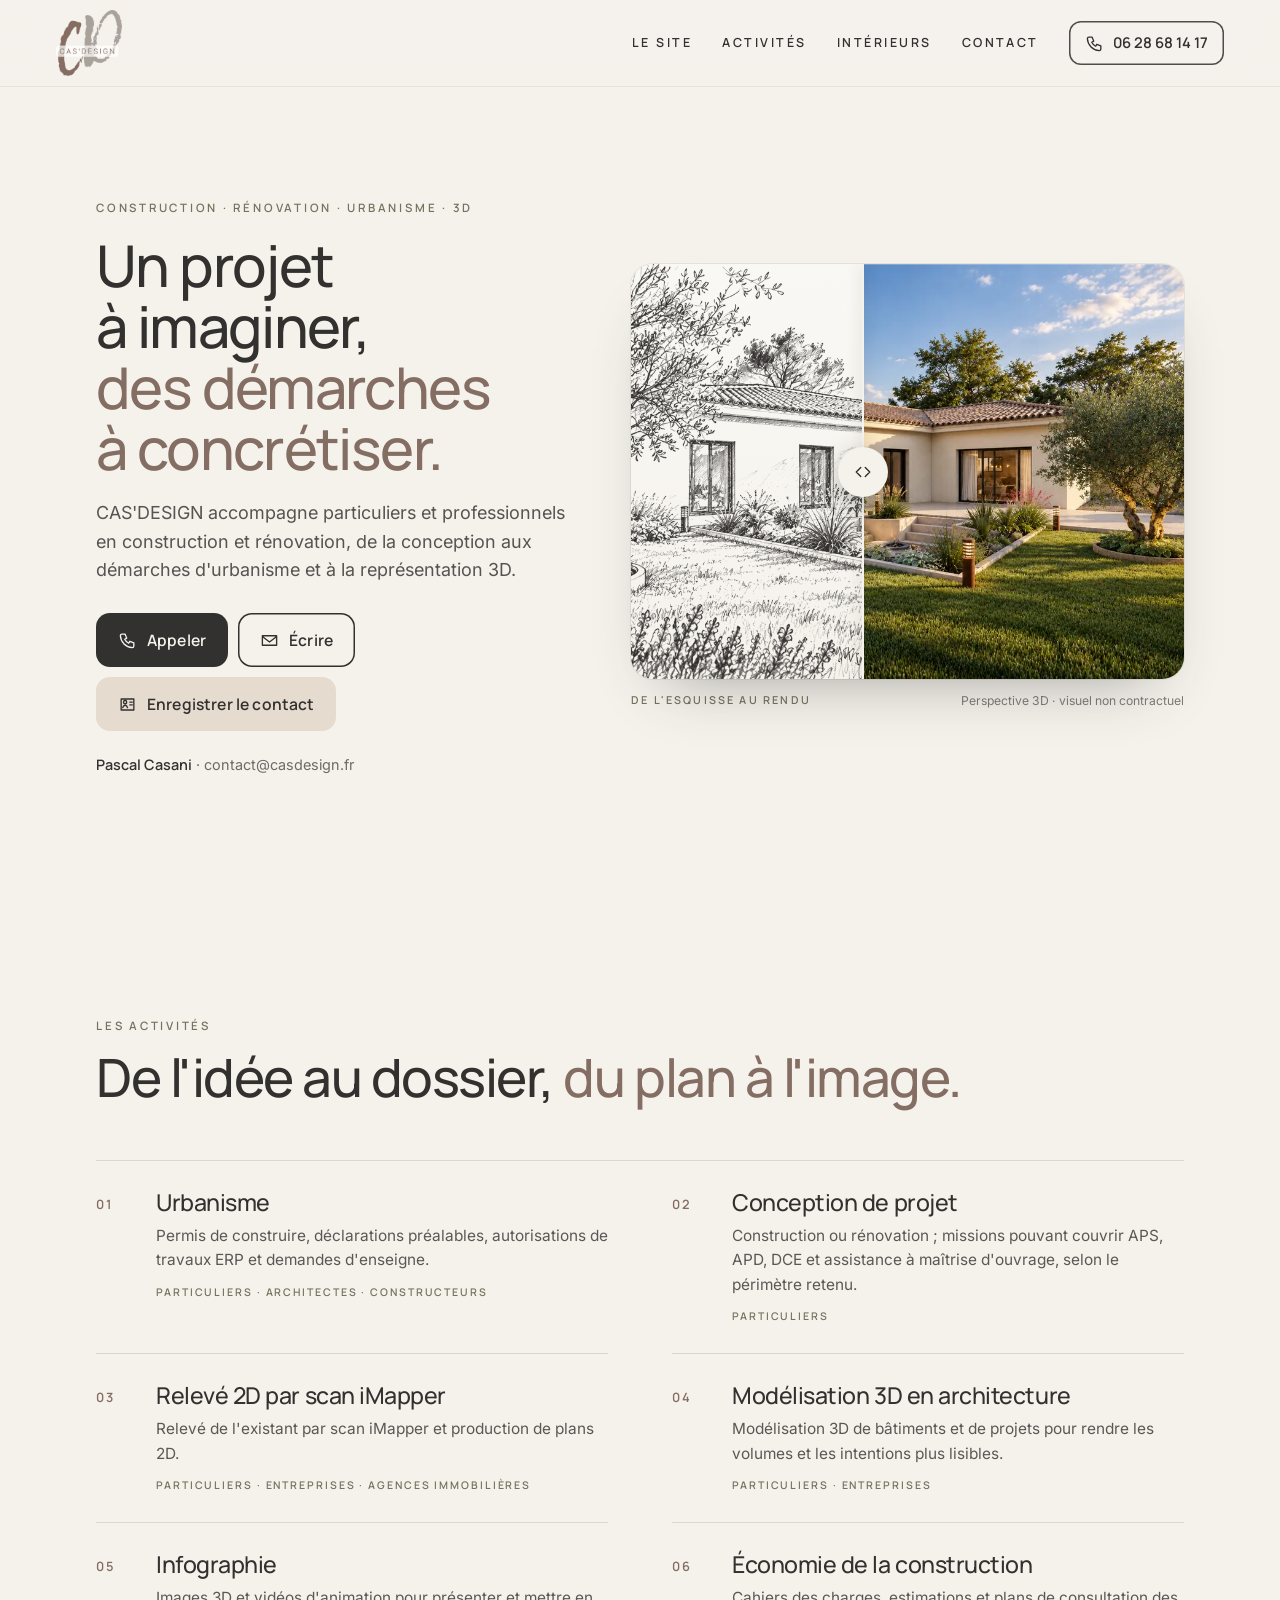
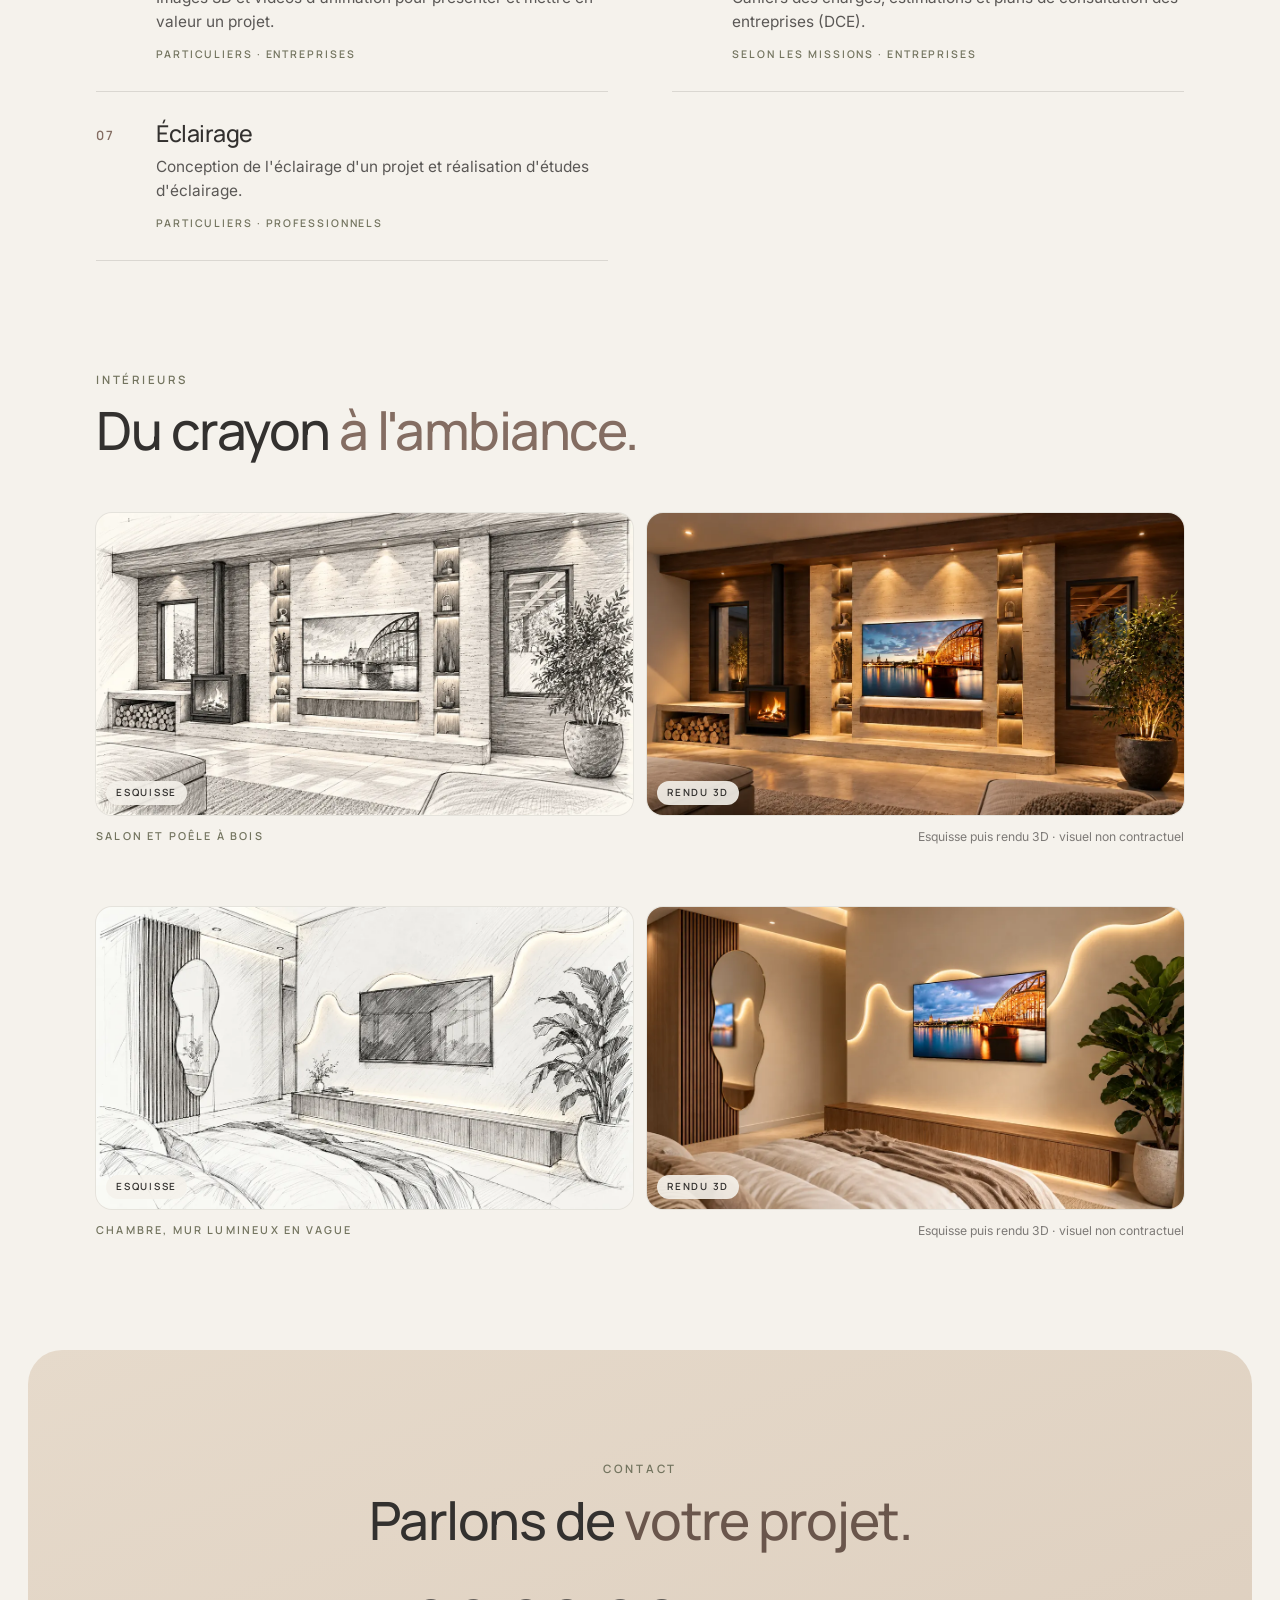
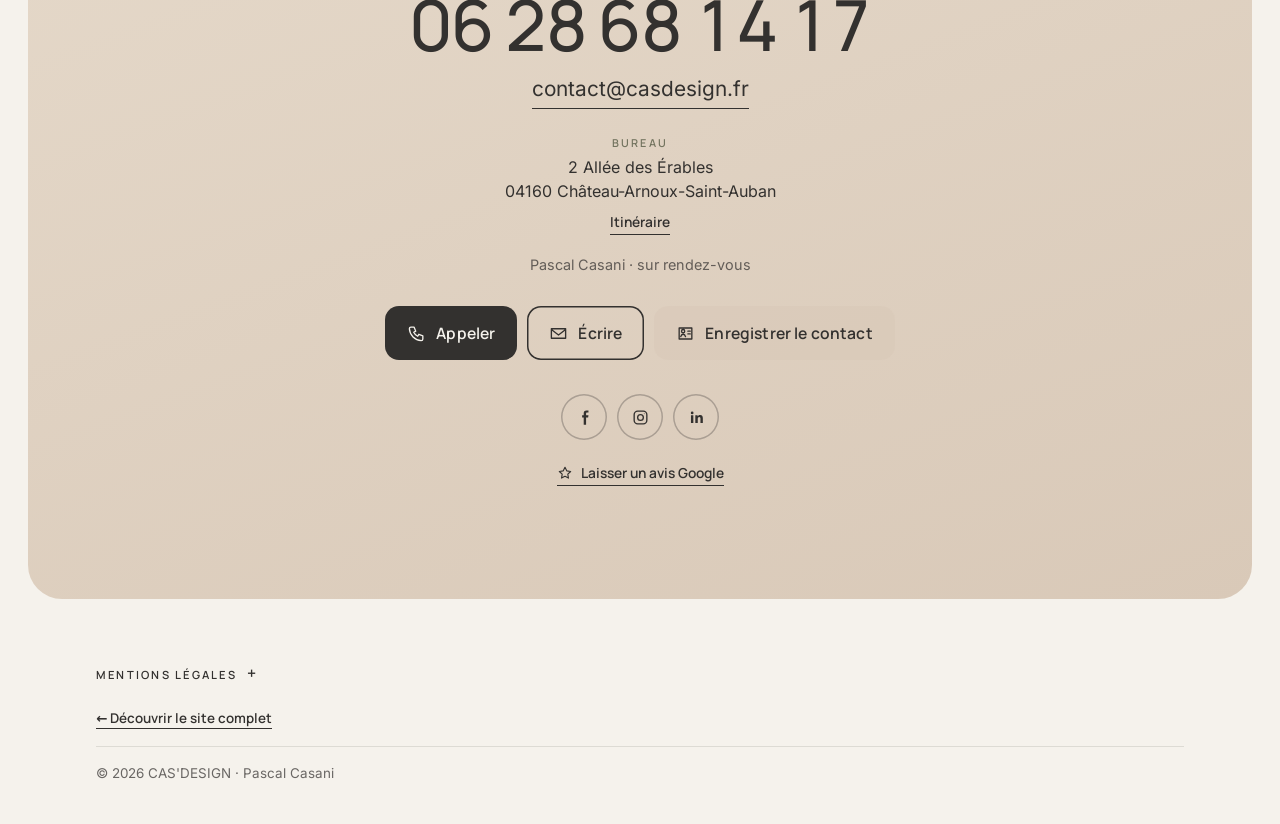
==== commit f137e208: "Page contact : lien vers la fiche Google et bouton d'avis Co-Authored-By: Claude Opus 5.5 <noreply@a" ====
--- a/contact/index.html
+++ b/contact/index.html
@@ -37,6 +37,7 @@
     "addressLocality": "Château-Arnoux-Saint-Auban",
     "addressCountry": "FR"
   },
+  "hasMap": "https://www.google.com/maps/place/?q=place_id:ChIJwagvKvujyxIRV45Y_J3KJ5k",
   "sameAs": [
     "https://www.facebook.com/CasDesign06",
     "https://www.instagram.com/cas___design/",
@@ -231,7 +232,7 @@
     <a class="contact__tel reveal" href="tel:+33628681417">06 28 68 14 17</a>
     <a class="contact__mail reveal" href="mailto:contact@casdesign.fr">contact@casdesign.fr</a>
     <p class="contact__addr reveal"><b>Bureau</b>2 Allée des Érables<br>04160 Château-Arnoux-Saint-Auban</p>
-    <a class="contact__map reveal" href="https://www.google.com/maps/search/?api=1&amp;query=2%20All%C3%A9e%20des%20%C3%89rables%2C%2004160%20Ch%C3%A2teau-Arnoux-Saint-Auban" target="_blank" rel="noopener">Itinéraire</a>
+    <a class="contact__map reveal" href="https://www.google.com/maps/search/?api=1&amp;query=CAS%27DESIGN%20Ch%C3%A2teau-Arnoux-Saint-Auban&amp;query_place_id=ChIJwagvKvujyxIRV45Y_J3KJ5k" target="_blank" rel="noopener">Itinéraire</a>
     <p class="contact__note reveal">Pascal Casani · sur rendez-vous</p>
     <div class="actions actions--center reveal">
       <a class="btn btn--dark" href="tel:+33628681417">
@@ -252,6 +253,10 @@
       <li><a href="https://www.instagram.com/cas___design/" target="_blank" rel="noopener" aria-label="Instagram"><svg viewBox="0 0 24 24" aria-hidden="true" class="is-line"><rect x="4" y="4" width="16" height="16" rx="4.5"/><circle cx="12" cy="12" r="3.6"/><circle cx="16.7" cy="7.3" r=".6"/></svg></a></li>
       <li><a href="https://www.linkedin.com/in/pascal-casani-aa1874324" target="_blank" rel="noopener" aria-label="LinkedIn"><svg viewBox="0 0 24 24" aria-hidden="true"><path d="M5 9h3v10H5zM6.5 4.5a1.75 1.75 0 1 1 0 3.5 1.75 1.75 0 0 1 0-3.5zM10.5 9h2.9v1.4h.1c.5-.9 1.6-1.7 3.1-1.7 2.8 0 3.4 1.8 3.4 4.2V19h-3v-5.3c0-1.3-.3-2.2-1.5-2.2s-1.9.9-1.9 2.2V19h-3.1z"/></svg></a></li>
     </ul>
+    <a class="contact__review reveal" href="https://search.google.com/local/writereview?placeid=ChIJwagvKvujyxIRV45Y_J3KJ5k" target="_blank" rel="noopener">
+      <svg viewBox="0 0 24 24" aria-hidden="true"><path d="M12 3.5l2.6 5.3 5.9.9-4.3 4.1 1 5.8-5.2-2.7-5.2 2.7 1-5.8-4.3-4.1 5.9-.9z"/></svg>
+      Laisser un avis Google
+    </a>
   </div>
 </section>
 
--- a/contact/assets/css/style.css
+++ b/contact/assets/css/style.css
@@ -142,6 +142,8 @@
 .social svg { width: 19px; height: 19px; fill: currentColor; }
 .social svg.is-line { fill: none; stroke: currentColor; stroke-width: 1.7; }
 .social svg.is-line circle:last-child { fill: currentColor; stroke: none; }
+.contact__review { display: inline-flex; align-items: center; gap: 8px; margin-top: 22px; font-family: var(--f-title); font-weight: 600; font-size: .86rem; background: linear-gradient(currentColor, currentColor) 0 100% / 100% 1px no-repeat; padding-bottom: 2px; }
+.contact__review svg { width: 16px; height: 16px; fill: none; stroke: currentColor; stroke-width: 1.7; stroke-linejoin: round; }
 
 /* ---------- pied de page ---------- */
 .foot { max-width: var(--max); margin: 0 auto; padding: 26px var(--pad) 110px; font-size: .84rem; color: rgba(51, 49, 47, .72); }
